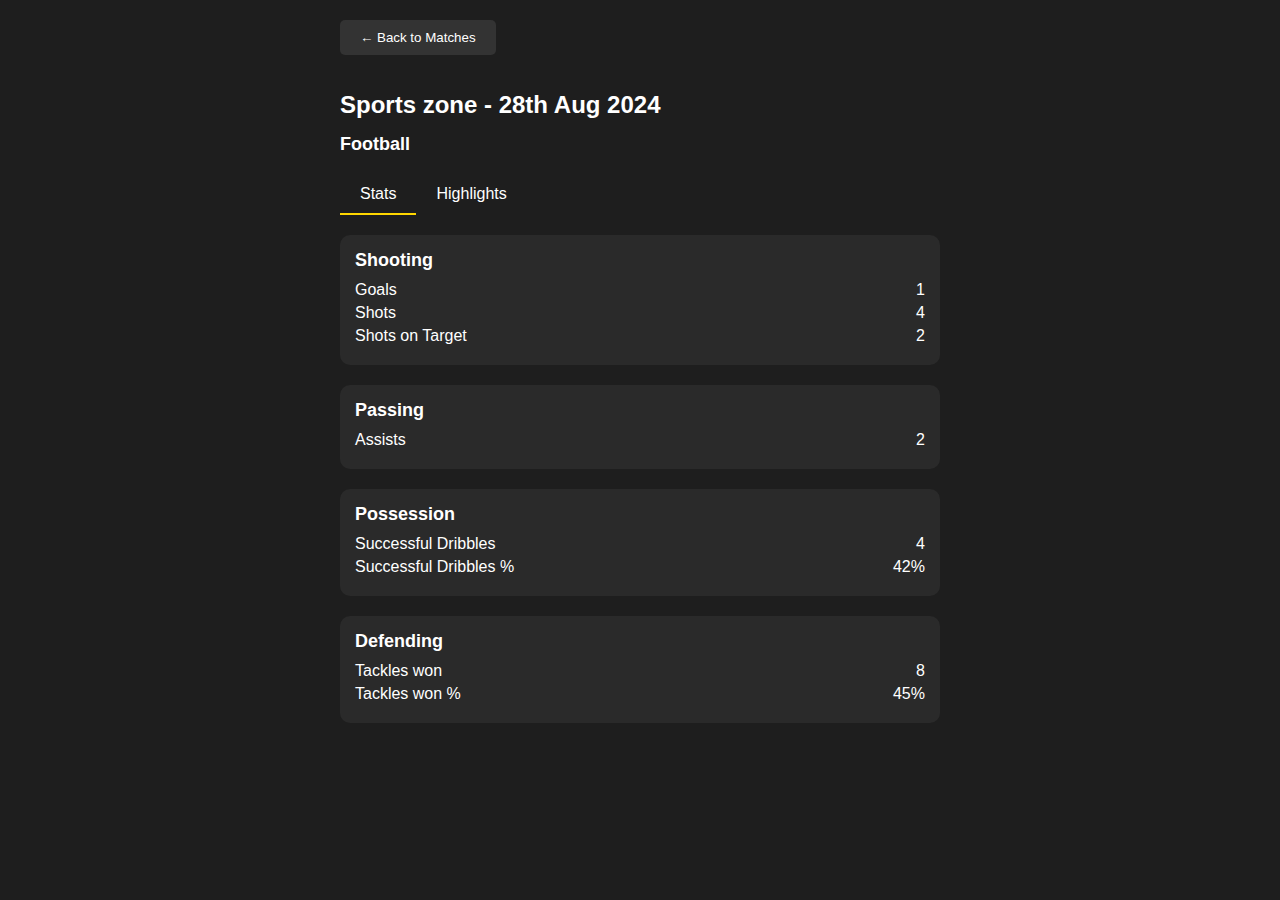
==== match_details.html @ 143559d1 "Add files via upload" ====
<!DOCTYPE html>
<html lang="en">
<head>
    <meta charset="UTF-8">
    <meta name="viewport" content="width=device-width, initial-scale=1.0">
    <title>Match Details</title>
    <style>
        body {
            font-family: Arial, sans-serif;
            margin: 0;
            padding: 0;
            background-color: #1e1e1e;
            color: white;
        }
        .container {
            max-width: 600px;
            margin: 0 auto;
            padding: 20px;
        }
        .match-header {
            margin-bottom: 20px;
        }
        .match-title {
            font-size: 24px;
            margin-bottom: 5px;
        }
        .match-subtitle {
            font-size: 18px;
            margin-bottom: 15px;
        }
        .nav-tabs {
            display: flex;
            margin-bottom: 20px;
        }
        .nav-tab {
            padding: 10px 20px;
            cursor: pointer;
            border-bottom: 2px solid transparent;
        }
        .nav-tab.active {
            border-bottom: 2px solid #ffd700;
        }
        .content-section {
            display: none;
        }
        .content-section.active {
            display: block;
        }
        .stats-card {
            background-color: #2a2a2a;
            border-radius: 10px;
            padding: 15px;
            margin-bottom: 20px;
        }
        .stat-category {
            font-size: 18px;
            font-weight: bold;
            margin-bottom: 10px;
        }
        .stat-item {
            display: flex;
            justify-content: space-between;
            margin-bottom: 5px;
        }
        .back-btn {
            background-color: #333;
            color: white;
            border: none;
            padding: 10px 20px;
            border-radius: 5px;
            cursor: pointer;
            margin-bottom: 20px;
        }
        .video-container {
            position: relative;
            width: 100%;
            padding-bottom: 56.25%; /* 16:9 aspect ratio */
            background-color: #000;
            margin-bottom: 20px;
        }
        .video-container img {
            position: absolute;
            top: 0;
            left: 0;
            width: 100%;
            height: 100%;
            object-fit: cover;
        }
        .video-overlay {
            position: absolute;
            top: 10px;
            left: 10px;
            background-color: rgba(0, 0, 0, 0.7);
            padding: 5px 10px;
            border-radius: 5px;
        }
        .video-duration {
            position: absolute;
            bottom: 10px;
            right: 10px;
            background-color: rgba(0, 0, 0, 0.7);
            padding: 5px 10px;
            border-radius: 5px;
        }
        .star-rating {
            font-size: 24px;
            color: #ffd700;
        }
    </style>
</head>
<body>
    <div class="container">
        <button class="back-btn" onclick="goBack()">← Back to Matches</button>
        <div class="match-header">
            <h1 class="match-title">Sports zone - 28th Aug 2024</h1>
            <h2 class="match-subtitle">Football</h2>
        </div>
        
        <div class="nav-tabs">
            <div class="nav-tab active" data-tab="stats">Stats</div>
            <div class="nav-tab" data-tab="highlights">Highlights</div>
        </div>
        
        <div id="stats" class="content-section active">
            <div class="stats-card">
                <div class="stat-category">Shooting</div>
                <div class="stat-item"><span>Goals</span><span>1</span></div>
                <div class="stat-item"><span>Shots</span><span>4</span></div>
                <div class="stat-item"><span>Shots on Target</span><span>2</span></div>
            </div>
            <div class="stats-card">
                <div class="stat-category">Passing</div>
                <div class="stat-item"><span>Assists</span><span>2</span></div>
            </div>
            <div class="stats-card">
                <div class="stat-category">Possession</div>
                <div class="stat-item"><span>Successful Dribbles</span><span>4</span></div>
                <div class="stat-item"><span>Successful Dribbles %</span><span>42%</span></div>
            </div>
            <div class="stats-card">
                <div class="stat-category">Defending</div>
                <div class="stat-item"><span>Tackles won</span><span>8</span></div>
                <div class="stat-item"><span>Tackles won %</span><span>45%</span></div>
            </div>
        </div>
        
        <div id="highlights" class="content-section">
            <div class="video-container">
                <img src="https://example.com/football-field.jpg" alt="Football field">
                <div class="video-overlay">Official highlights</div>
                <div class="video-duration">8:00</div>
            </div>
            <div class="star-rating">
                ★★★☆☆
            </div>
        </div>
    </div>

    <script>
        document.addEventListener('DOMContentLoaded', function() {
            const tabs = document.querySelectorAll('.nav-tab');
            const contentSections = document.querySelectorAll('.content-section');
            
            tabs.forEach(tab => {
                tab.addEventListener('click', function() {
                    const tabName = this.getAttribute('data-tab');
                    
                    tabs.forEach(t => t.classList.remove('active'));
                    contentSections.forEach(cs => cs.classList.remove('active'));
                    
                    this.classList.add('active');
                    document.getElementById(tabName).classList.add('active');
                });
            });
        });

        function goBack() {
            window.location.href = 'profile.html?tab=matches';
        }
    </script>
</body>
</html>
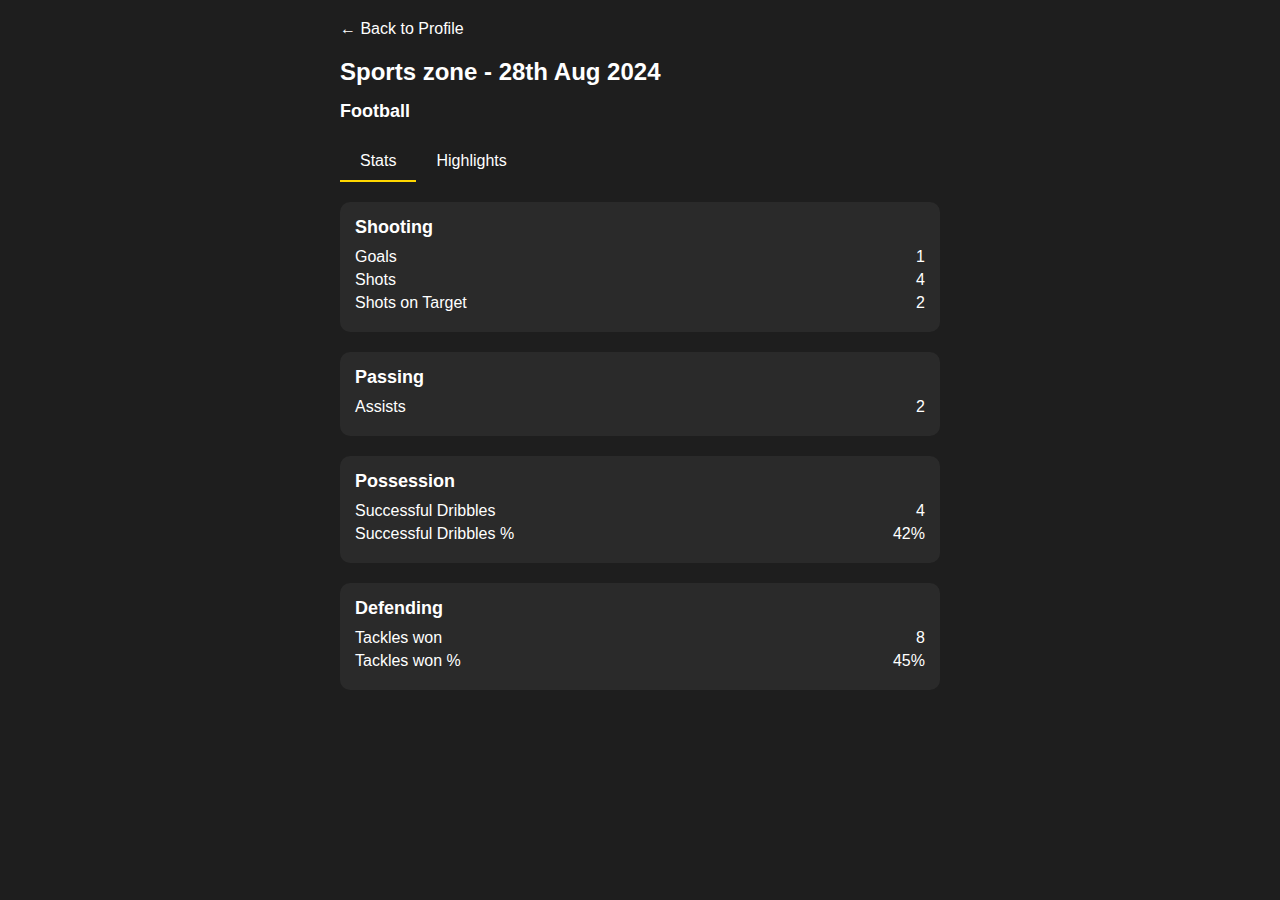
==== commit 4db42ea1: "Update match_details.html" ====
--- a/match_details.html
+++ b/match_details.html
@@ -110,7 +110,7 @@
 </head>
 <body>
     <div class="container">
-        <button class="back-btn" onclick="goBack()">← Back to Matches</button>
+        <a href="profile.html" style="color: white; text-decoration: none; margin-bottom: 20px; display: block;">← Back to Profile</a>
         <div class="match-header">
             <h1 class="match-title">Sports zone - 28th Aug 2024</h1>
             <h2 class="match-subtitle">Football</h2>
@@ -179,4 +179,4 @@
         }
     </script>
 </body>
-</html>+</html>
